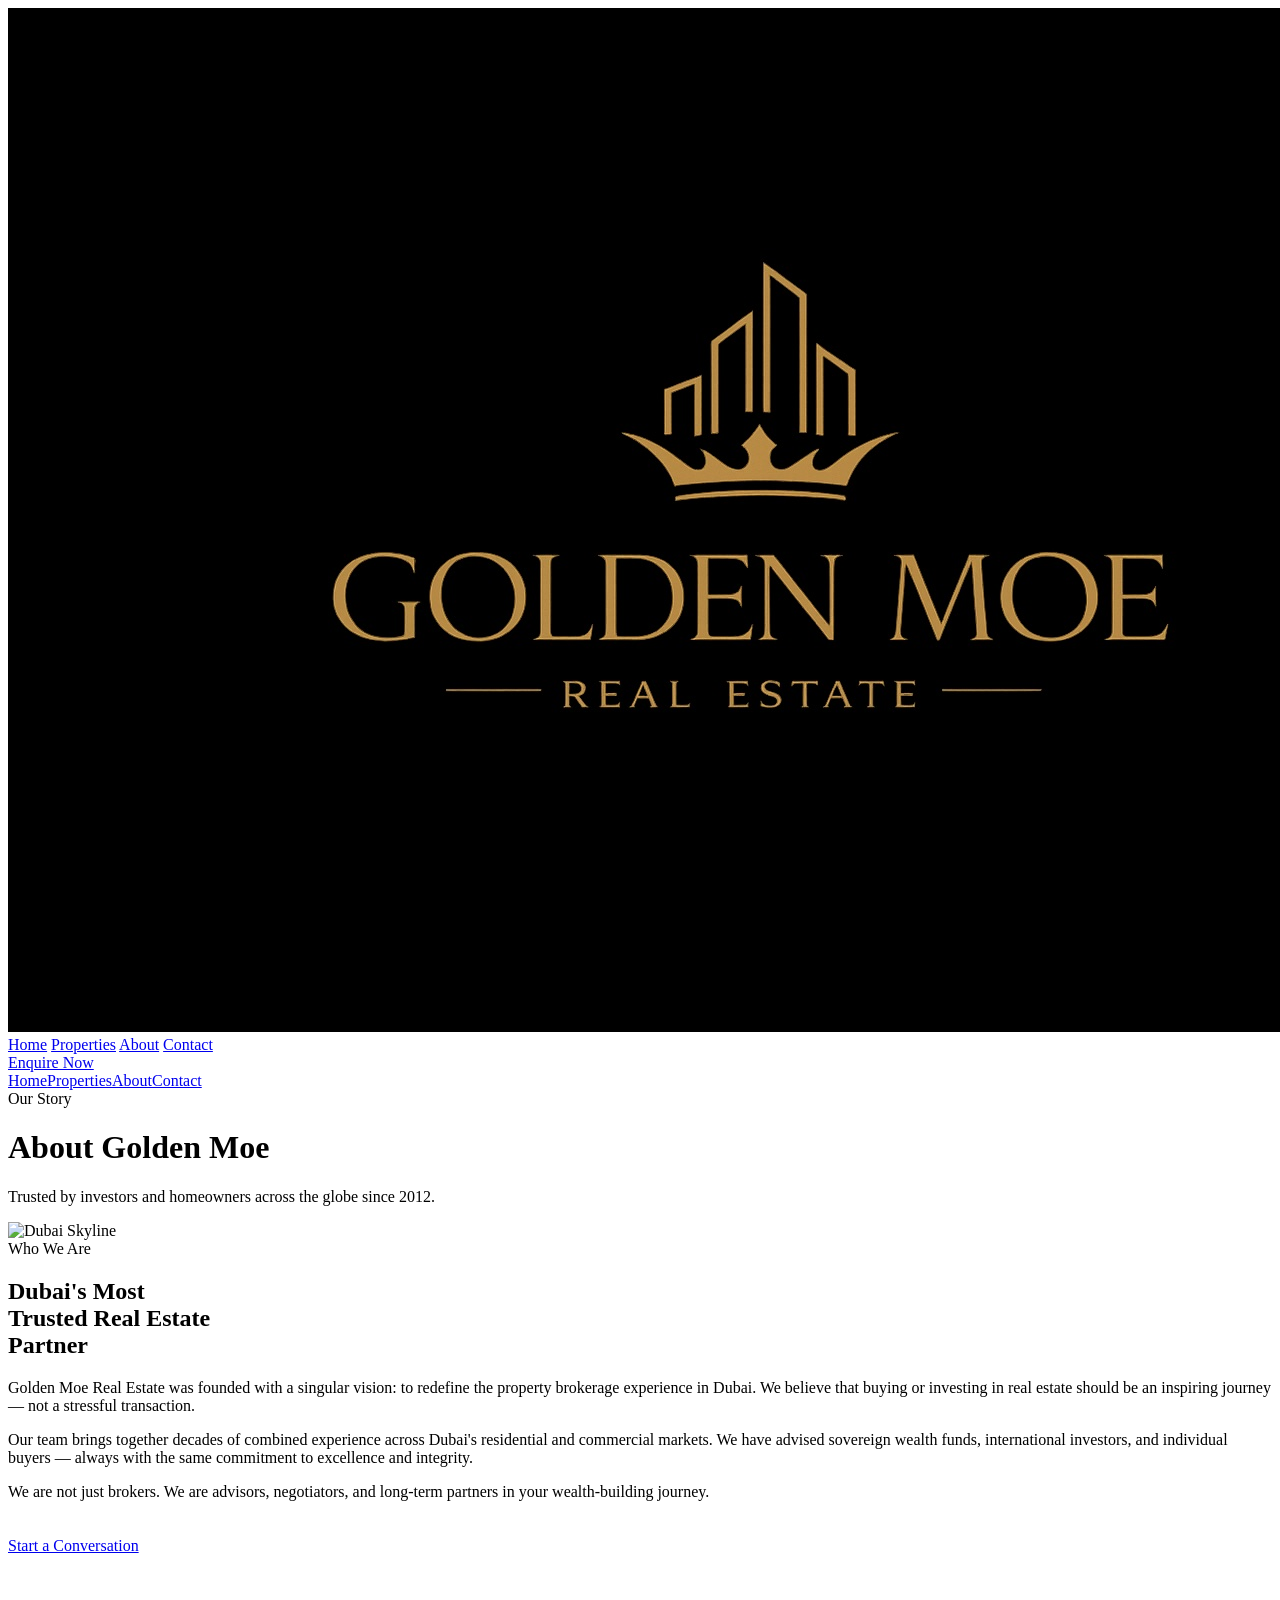
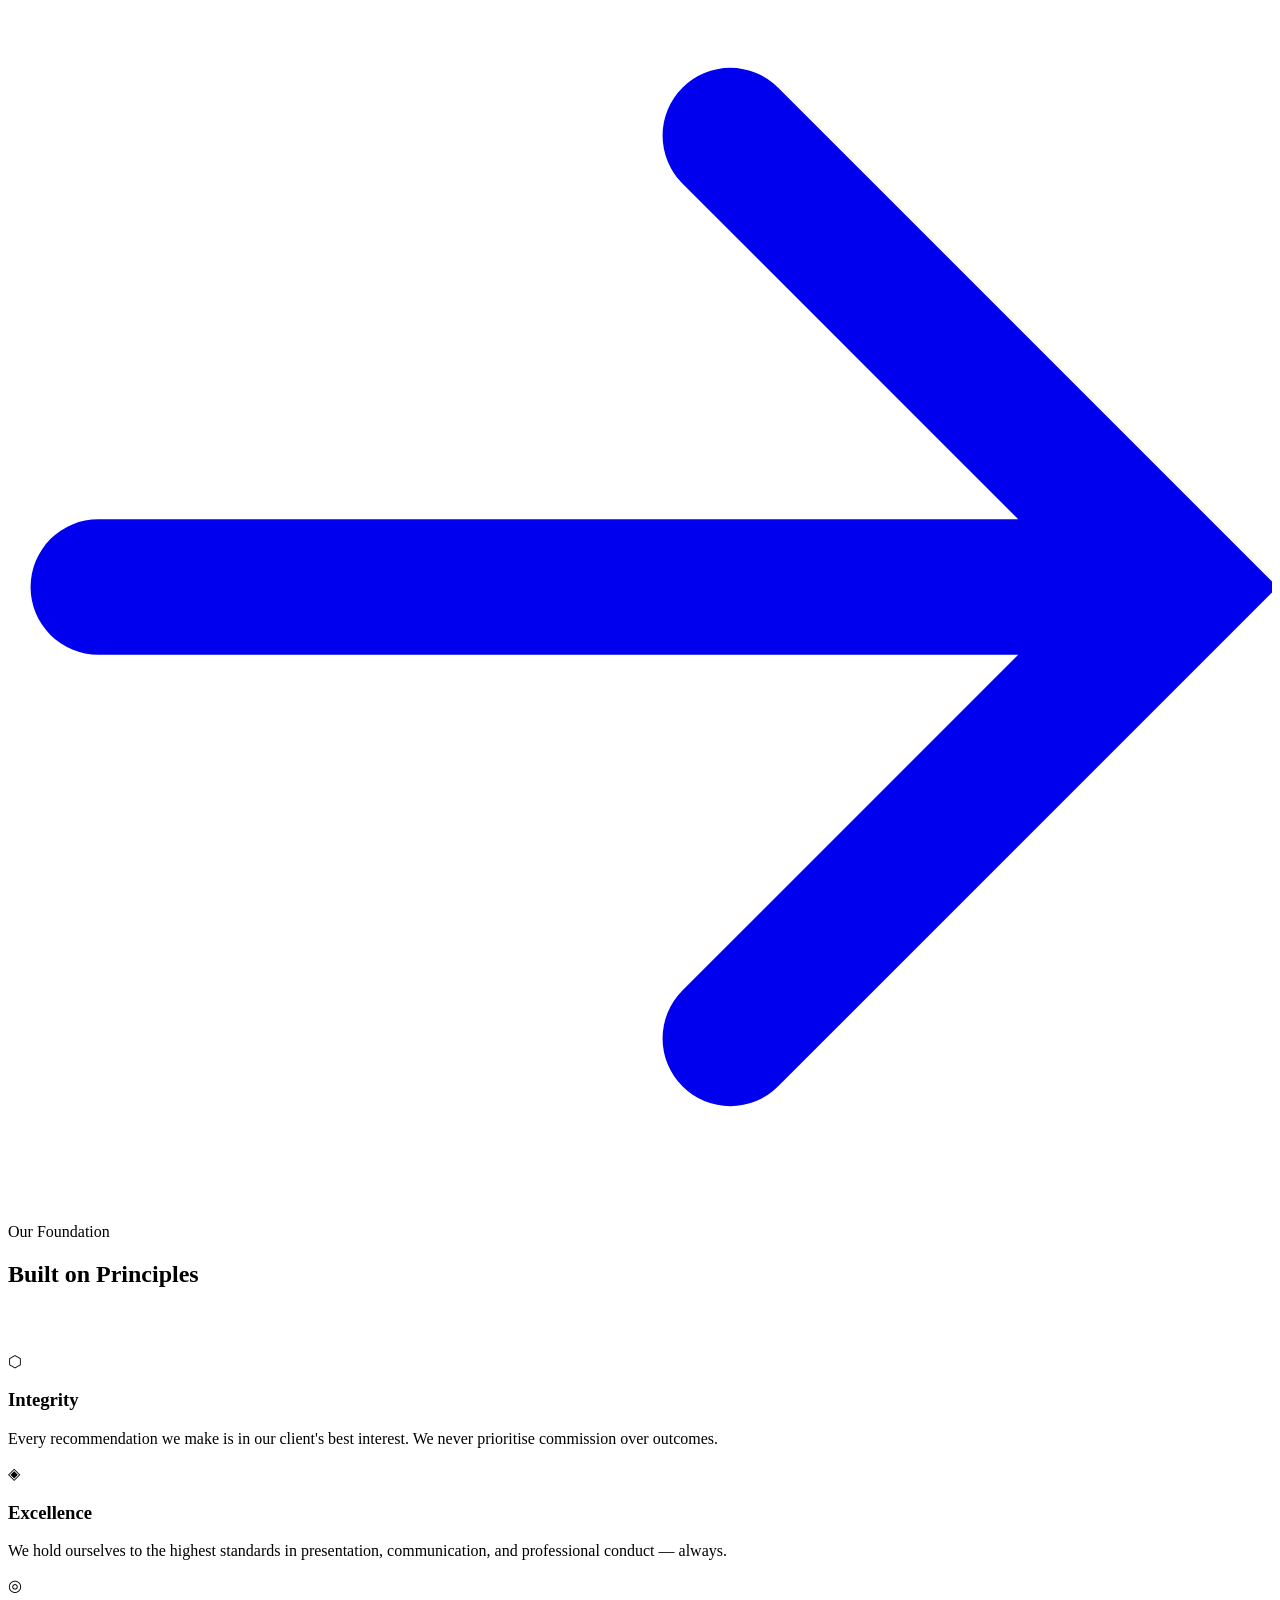
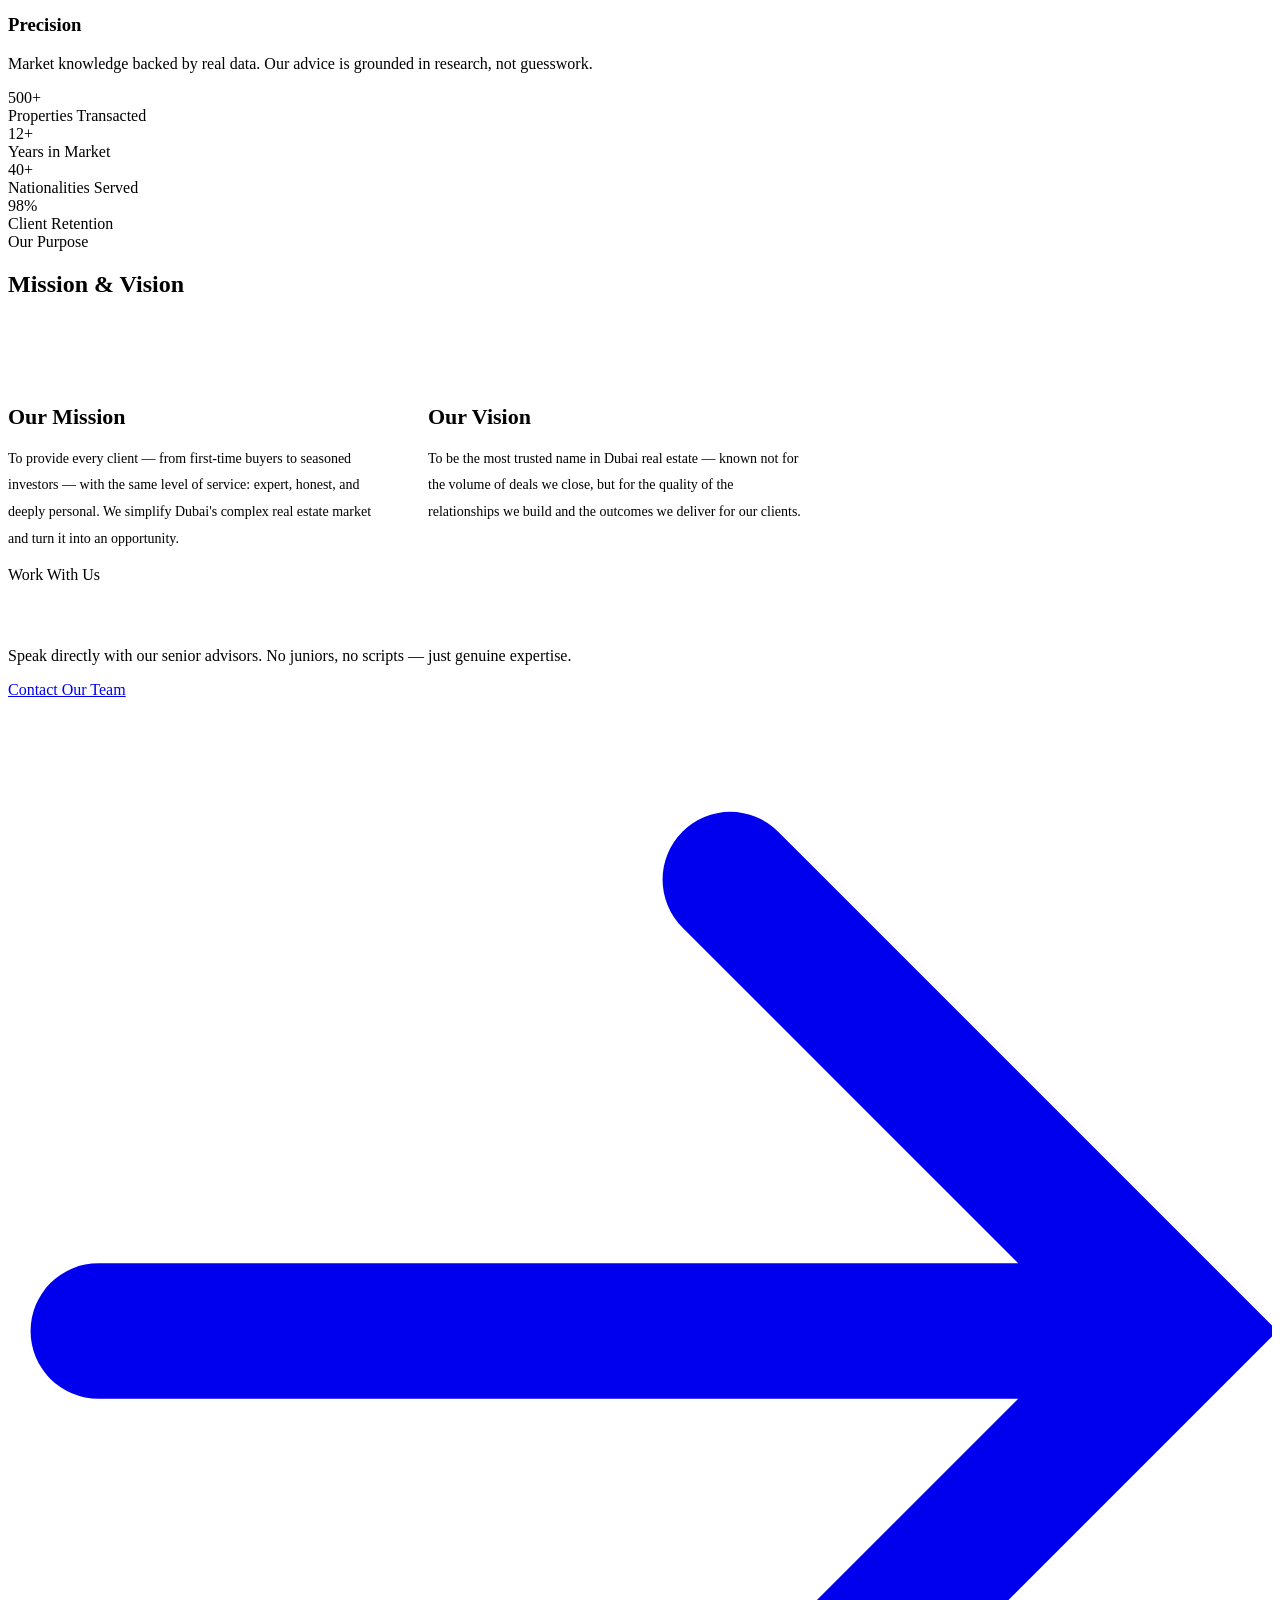
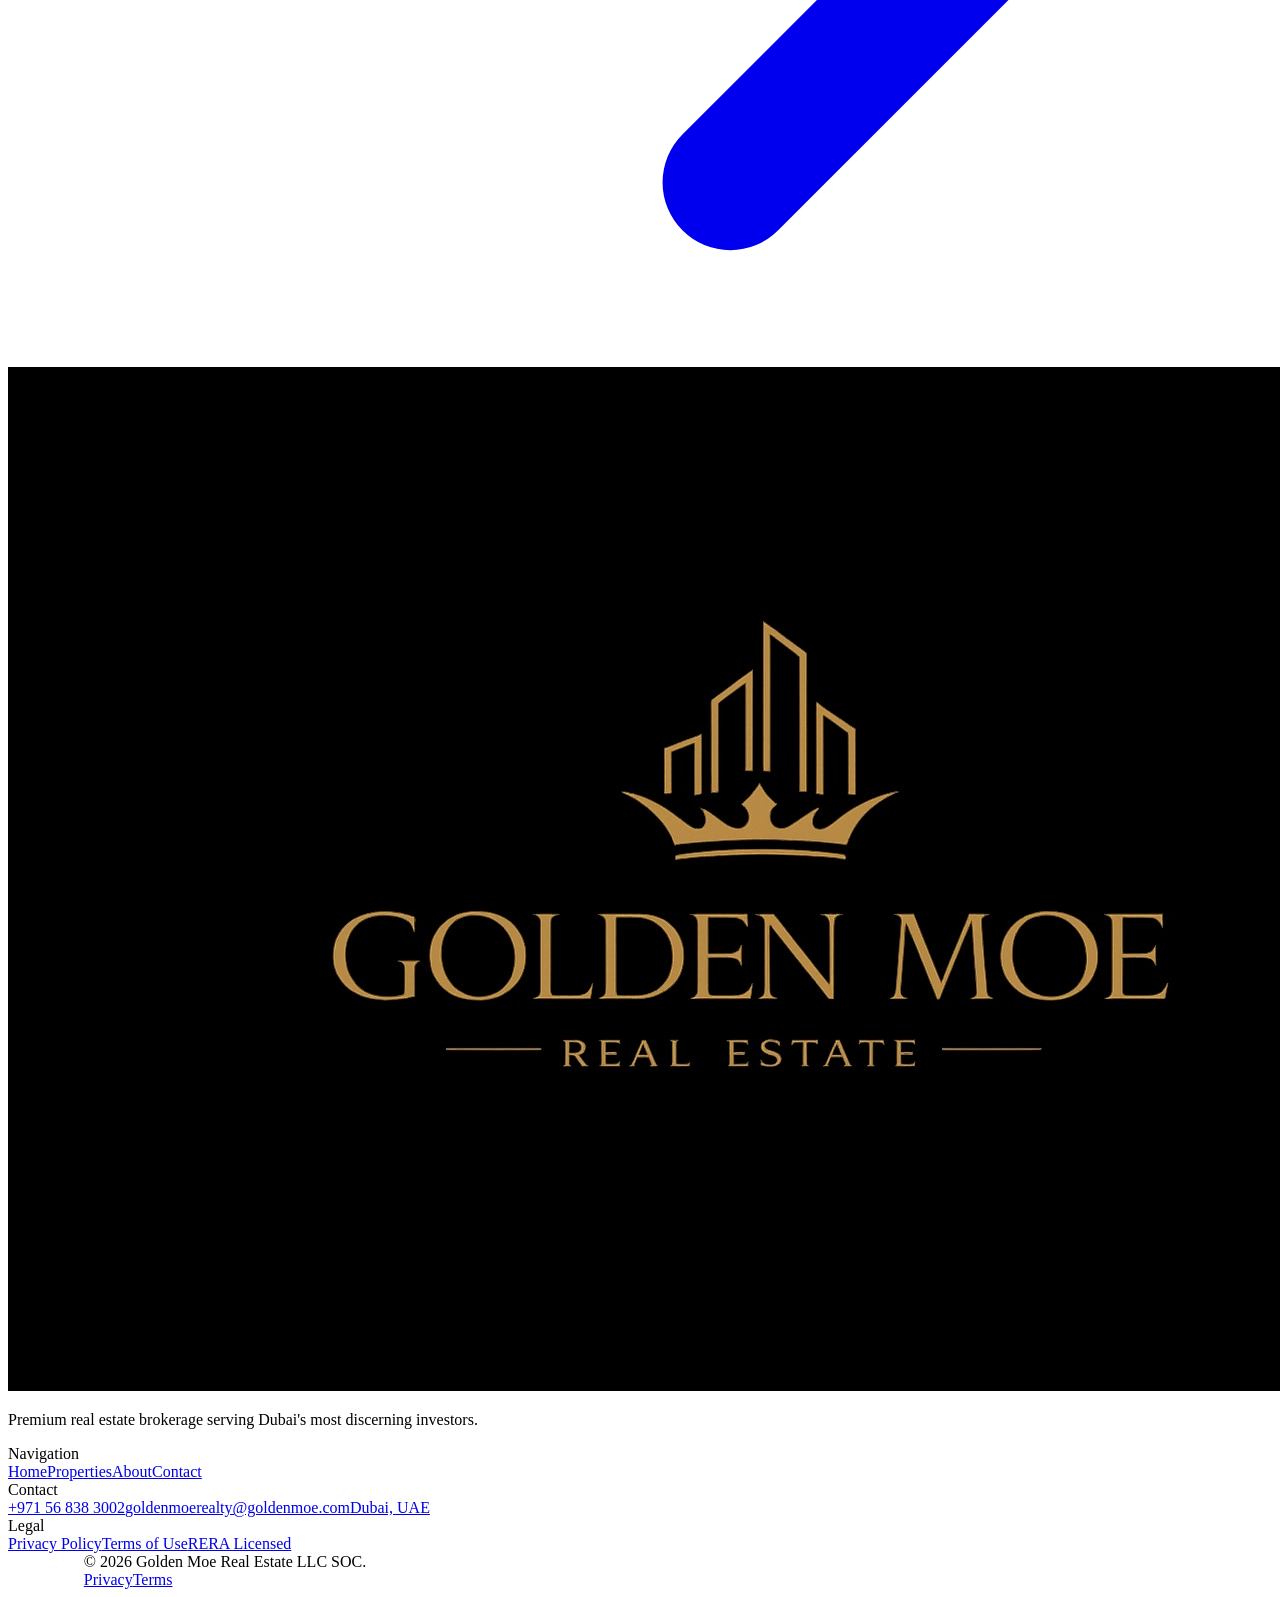
==== about.html @ a7bcef92 "Add files via upload" ====
<!DOCTYPE html>
<html lang="en">
<head>
<meta charset="UTF-8">
<meta name="viewport" content="width=device-width, initial-scale=1.0">
<title>About | Golden Moe Real Estate</title>
<link rel="stylesheet" href="assets/css/styles.css">
</head>
<body>

<nav class="nav" id="nav">
  <a href="index.html" class="nav-logo"><img src="[data-uri]" alt="Golden Moe Real Estate"></a>
  <div class="nav-menu">
    <a href="index.html">Home</a>
    <a href="properties.html">Properties</a>
    <a href="about.html" class="active">About</a>
    <a href="contact.html">Contact</a>
  </div>
  <a href="contact.html" class="nav-cta">Enquire Now</a>
  <div class="hamburger" id="hamburger"><span></span><span></span><span></span></div>
</nav>
<div class="mobile-menu" id="mobileMenu">
  <a href="index.html">Home</a><a href="properties.html">Properties</a><a href="about.html">About</a><a href="contact.html">Contact</a>
</div>

<div class="page-hero">
  <span class="eyebrow">Our Story</span>
  <div class="gold-line"></div>
  <h1>About Golden Moe</h1>
  <p>Trusted by investors and homeowners across the globe since 2012.</p>
</div>

<!-- BRAND STORY -->
<div class="about-split">
  <div class="about-img-wrap reveal">
    <img src="https://images.unsplash.com/photo-1512453979798-5ea266f8880c?w=800&q=80" alt="Dubai Skyline">
    <div class="about-img-accent"></div>
  </div>
  <div class="reveal reveal-delay-1">
    <span class="about-eyebrow">Who We Are</span>
    <h2 class="about-headline">Dubai's Most<br>Trusted Real Estate<br>Partner</h2>
    <div class="about-divider"></div>
    <p class="about-text">Golden Moe Real Estate was founded with a singular vision: to redefine the property brokerage experience in Dubai. We believe that buying or investing in real estate should be an inspiring journey — not a stressful transaction.</p>
    <p class="about-text">Our team brings together decades of combined experience across Dubai's residential and commercial markets. We have advised sovereign wealth funds, international investors, and individual buyers — always with the same commitment to excellence and integrity.</p>
    <p class="about-text">We are not just brokers. We are advisors, negotiators, and long-term partners in your wealth-building journey.</p>
    <div style="margin-top:36px">
      <a href="contact.html" class="btn btn--gold">Start a Conversation <svg viewBox="0 0 14 14" fill="none"><path d="M1 7h12M8 2l5 5-5 5" stroke="currentColor" stroke-width="1.5" stroke-linecap="round"/></svg></a>
    </div>
  </div>
</div>

<!-- VALUES -->
<section class="section section--cream">
  <div class="container">
    <div class="text-center reveal">
      <span class="eyebrow">Our Foundation</span>
      <div class="gold-line" style="margin-top:12px"></div>
      <h2 class="section-title">Built on Principles</h2>
    </div>
    <div class="about-values-grid" style="margin-top:64px">
      <div class="about-val reveal reveal-delay-1">
        <div class="about-val-icon">⬡</div>
        <h3 class="about-val-title">Integrity</h3>
        <p class="about-val-text">Every recommendation we make is in our client's best interest. We never prioritise commission over outcomes.</p>
      </div>
      <div class="about-val reveal reveal-delay-2">
        <div class="about-val-icon">◈</div>
        <h3 class="about-val-title">Excellence</h3>
        <p class="about-val-text">We hold ourselves to the highest standards in presentation, communication, and professional conduct — always.</p>
      </div>
      <div class="about-val reveal reveal-delay-3">
        <div class="about-val-icon">◎</div>
        <h3 class="about-val-title">Precision</h3>
        <p class="about-val-text">Market knowledge backed by real data. Our advice is grounded in research, not guesswork.</p>
      </div>
    </div>
  </div>
</section>

<!-- STATS -->
<div class="stats-strip">
  <div class="stats-inner">
    <div class="stat-block"><div class="stat-num" data-count="500" data-suffix="+">500+</div><div class="stat-label">Properties Transacted</div></div>
    <div class="stat-block"><div class="stat-num" data-count="12" data-suffix="+">12+</div><div class="stat-label">Years in Market</div></div>
    <div class="stat-block"><div class="stat-num" data-count="40" data-suffix="+">40+</div><div class="stat-label">Nationalities Served</div></div>
    <div class="stat-block"><div class="stat-num" data-count="98" data-suffix="%">98%</div><div class="stat-label">Client Retention</div></div>
  </div>
</div>

<!-- MISSION -->
<section class="section">
  <div class="container" style="max-width:800px">
    <div class="text-center reveal">
      <span class="eyebrow">Our Purpose</span>
      <div class="gold-line" style="margin-top:12px"></div>
      <h2 class="section-title">Mission & Vision</h2>
    </div>
    <div style="display:grid;grid-template-columns:1fr 1fr;gap:40px;margin-top:56px">
      <div class="reveal reveal-delay-1" style="border-top:2px solid var(--gold);padding-top:28px">
        <h3 style="font-family:'Playfair Display',serif;font-size:22px;margin-bottom:16px">Our Mission</h3>
        <p style="font-size:14px;line-height:1.9;color:var(--mid)">To provide every client — from first-time buyers to seasoned investors — with the same level of service: expert, honest, and deeply personal. We simplify Dubai's complex real estate market and turn it into an opportunity.</p>
      </div>
      <div class="reveal reveal-delay-2" style="border-top:2px solid var(--border);padding-top:28px">
        <h3 style="font-family:'Playfair Display',serif;font-size:22px;margin-bottom:16px">Our Vision</h3>
        <p style="font-size:14px;line-height:1.9;color:var(--mid)">To be the most trusted name in Dubai real estate — known not for the volume of deals we close, but for the quality of the relationships we build and the outcomes we deliver for our clients.</p>
      </div>
    </div>
  </div>
</section>

<!-- CTA -->
<section class="cta-banner reveal">
  <div class="cta-overlay"></div>
  <div class="cta-content">
    <span class="eyebrow">Work With Us</span>
    <div class="gold-line" style="margin:12px auto 0"></div>
    <h2 class="section-title" style="color:#fff;margin-top:16px">Let's Build Your Portfolio</h2>
    <p class="section-sub">Speak directly with our senior advisors. No juniors, no scripts — just genuine expertise.</p>
    <a href="contact.html" class="btn btn--gold">Contact Our Team <svg viewBox="0 0 14 14" fill="none"><path d="M1 7h12M8 2l5 5-5 5" stroke="currentColor" stroke-width="1.5" stroke-linecap="round"/></svg></a>
  </div>
</section>

<footer>
  <div class="footer-main">
    <div class="footer-brand"><img src="[data-uri]" alt="Golden Moe"><p>Premium real estate brokerage serving Dubai's most discerning investors.</p></div>
    <div><div class="footer-col-title">Navigation</div><div class="footer-links"><a href="index.html">Home</a><a href="properties.html">Properties</a><a href="about.html">About</a><a href="contact.html">Contact</a></div></div>
    <div><div class="footer-col-title">Contact</div><div class="footer-links"><a href="tel:+971568383002">+971 56 838 3002</a><a href="mailto:goldenmoerealty@goldenmoe.com">goldenmoerealty@goldenmoe.com</a><a href="#">Dubai, UAE</a></div></div>
    <div><div class="footer-col-title">Legal</div><div class="footer-links"><a href="#">Privacy Policy</a><a href="#">Terms of Use</a><a href="#">RERA Licensed</a></div></div>
  </div>
  <div style="max-width:1240px;margin:0 auto;padding:0 6%"><div class="footer-bottom"><div class="footer-copy">© 2026 Golden Moe Real Estate LLC SOC.</div><div class="footer-legal"><a href="#">Privacy</a><a href="#">Terms</a></div></div></div>
</footer>

<script src="assets/js/main.js"></script>
</body>
</html>
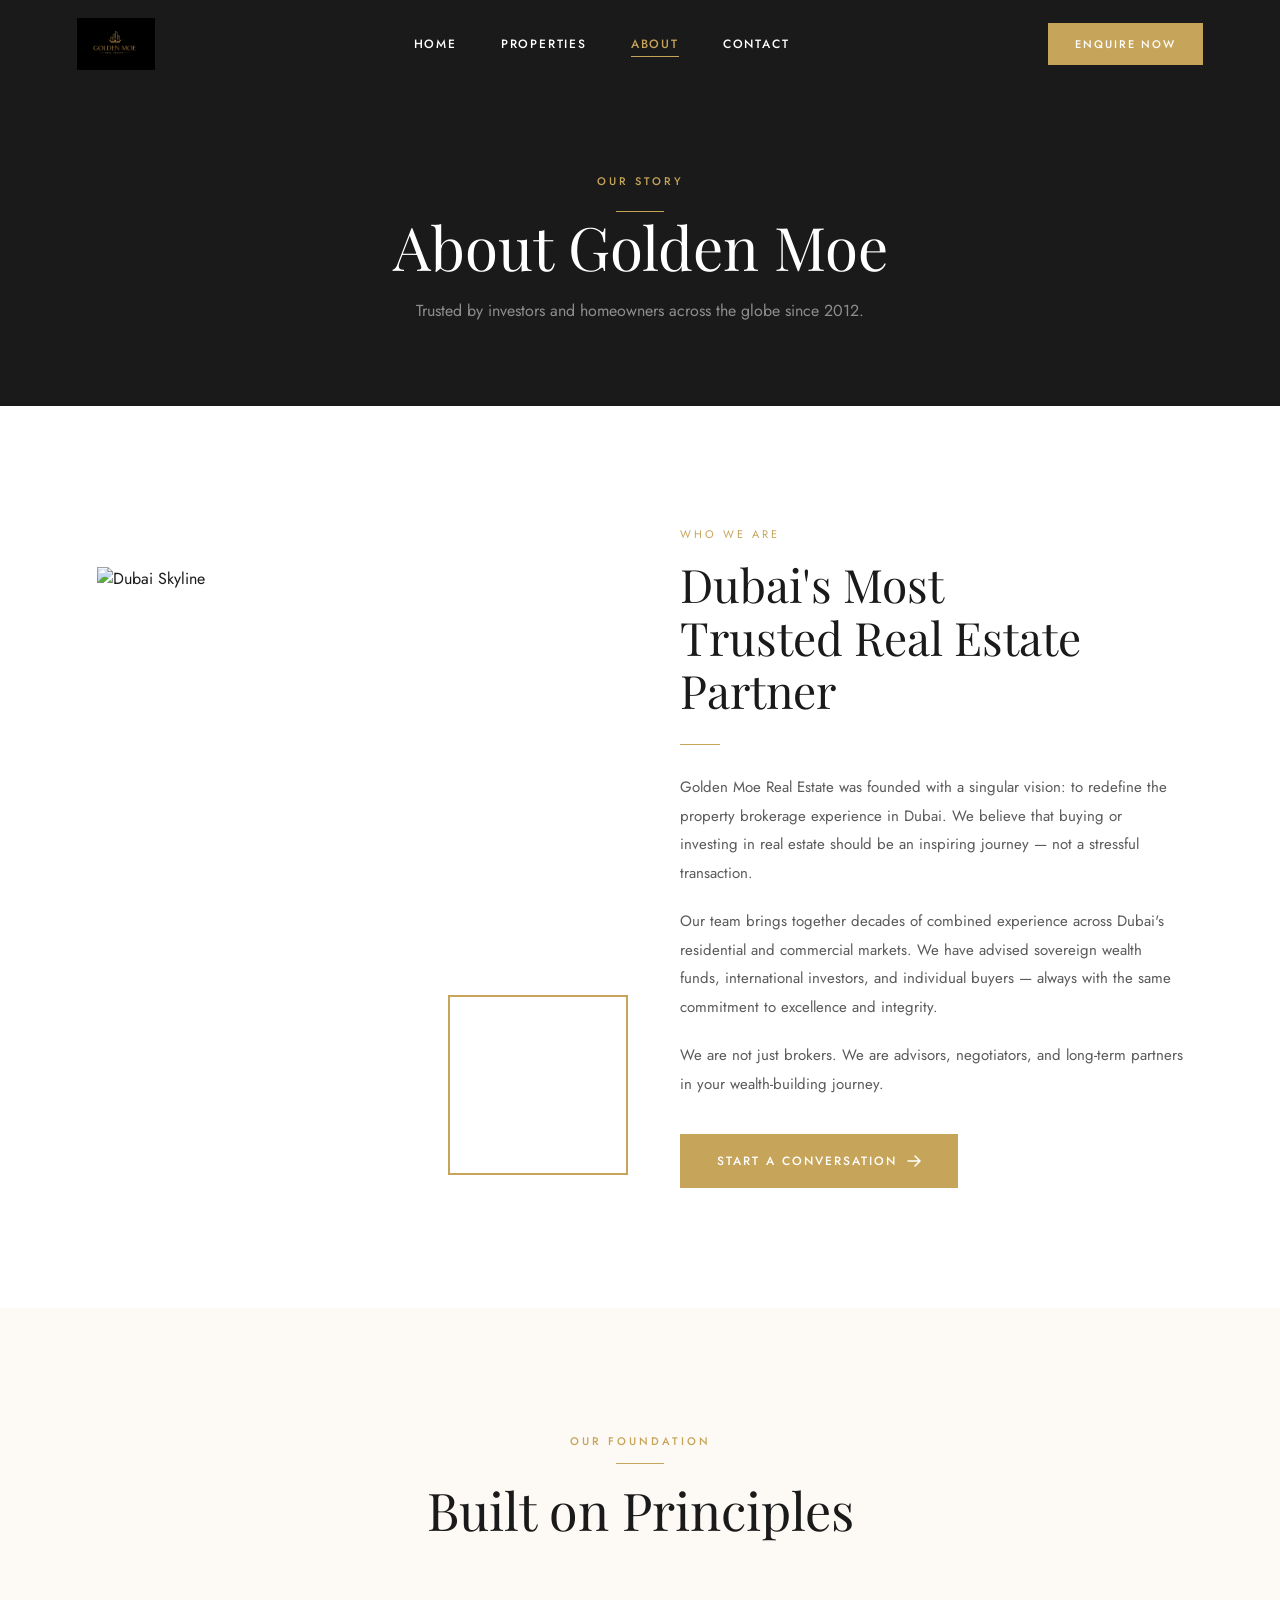
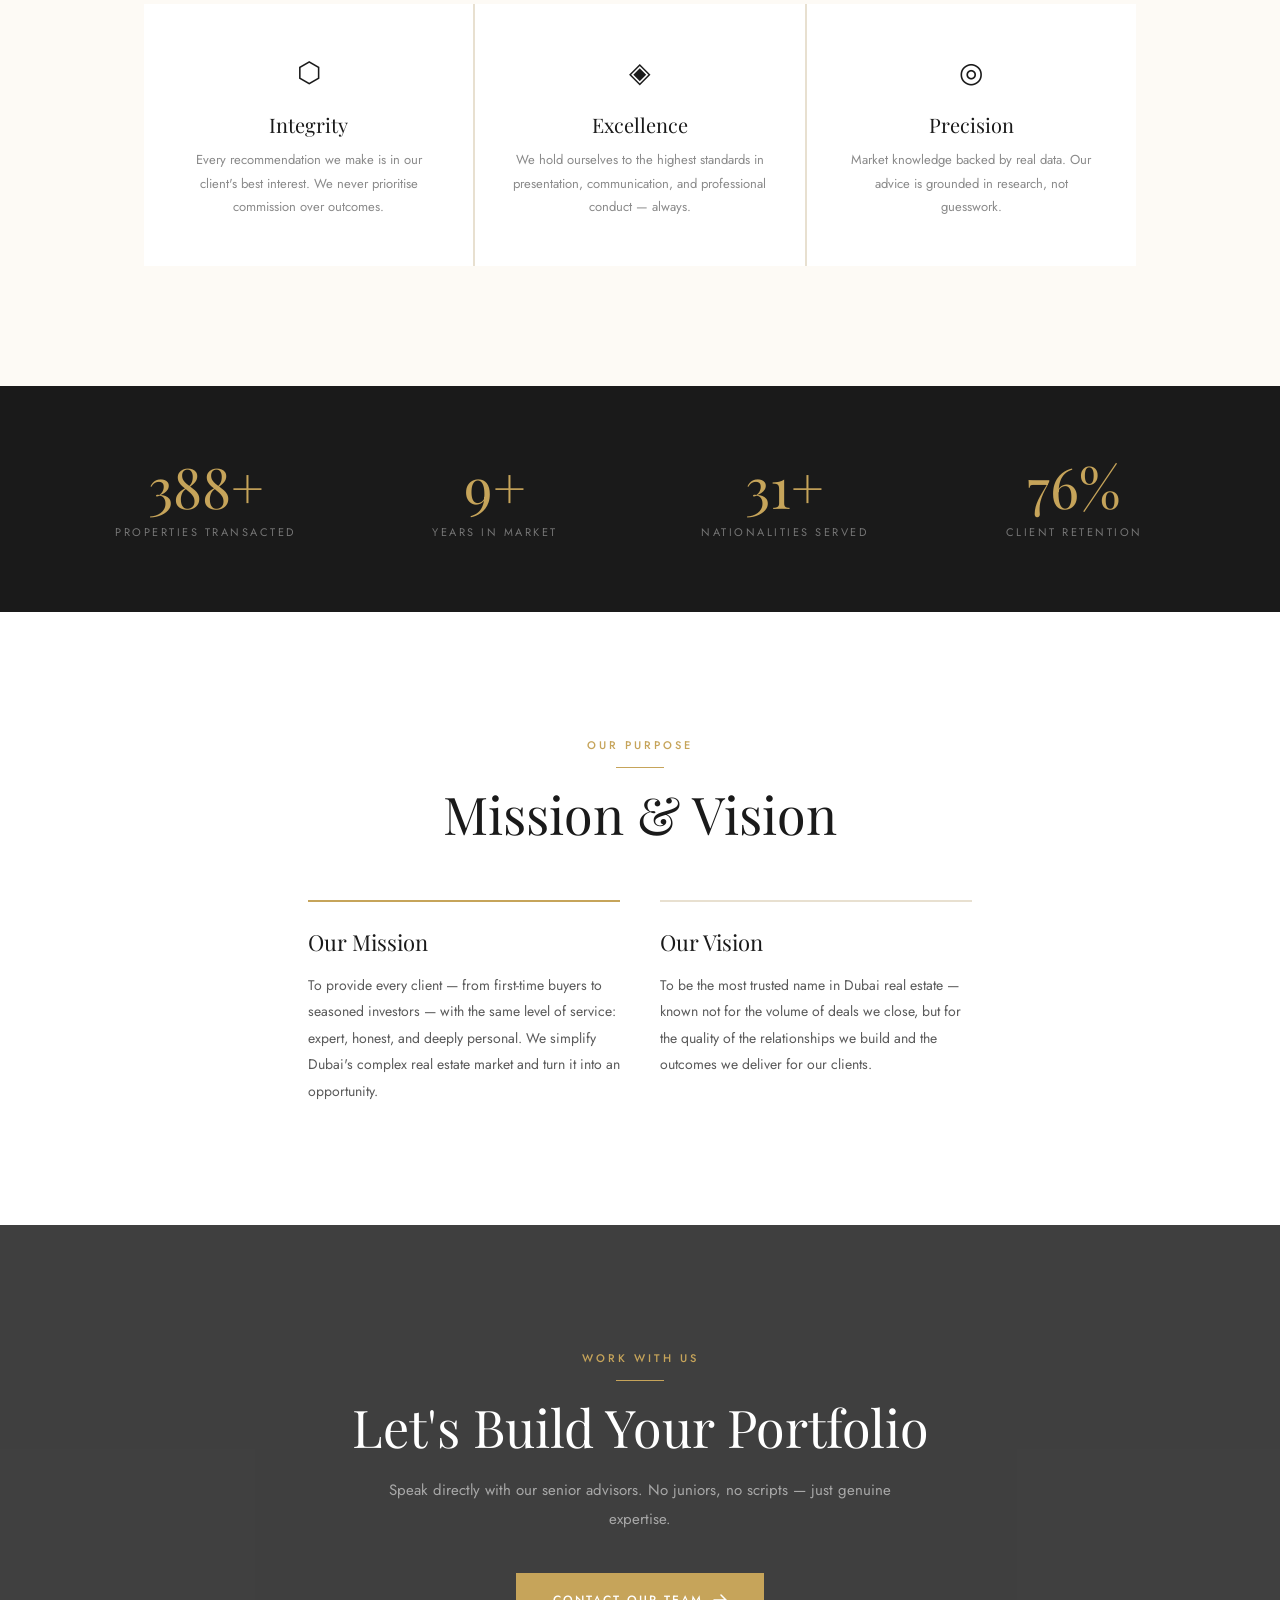
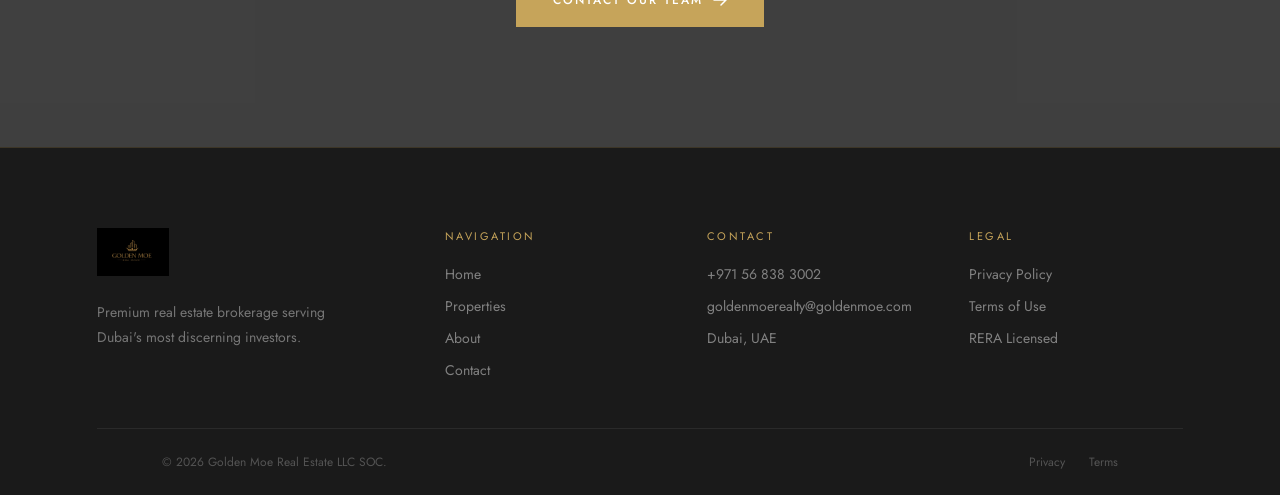
==== commit ab736ef0: "Add files via upload" ====
--- a/about.html
+++ b/about.html
@@ -4,7 +4,7 @@
 <meta charset="UTF-8">
 <meta name="viewport" content="width=device-width, initial-scale=1.0">
 <title>About | Golden Moe Real Estate</title>
-<link rel="stylesheet" href="assets/css/styles.css">
+<link rel="stylesheet" href="styles.css">
 </head>
 <body>
 
@@ -130,6 +130,6 @@
   <div style="max-width:1240px;margin:0 auto;padding:0 6%"><div class="footer-bottom"><div class="footer-copy">© 2026 Golden Moe Real Estate LLC SOC.</div><div class="footer-legal"><a href="#">Privacy</a><a href="#">Terms</a></div></div></div>
 </footer>
 
-<script src="assets/js/main.js"></script>
+<script src="main.js"></script>
 </body>
 </html>
--- a/styles.css
+++ b/styles.css
@@ -0,0 +1,523 @@
+/* ============================================================
+   GOLDEN MOE REAL ESTATE — Design System
+   Luxury Dubai Aesthetic · Ultra Minimal
+   ============================================================ */
+
+@import url('https://fonts.googleapis.com/css2?family=Playfair+Display:ital,wght@0,400;0,500;0,600;1,400;1,500&family=Jost:wght@300;400;500;600&display=swap');
+
+/* ─── RESET ─────────────────────────────────────────────── */
+*, *::before, *::after { box-sizing: border-box; margin: 0; padding: 0; }
+html { scroll-behavior: smooth; font-size: 16px; }
+body { font-family: 'Jost', sans-serif; background: #fff; color: #1A1A1A; overflow-x: hidden; -webkit-font-smoothing: antialiased; }
+img { max-width: 100%; height: auto; display: block; }
+a { text-decoration: none; color: inherit; }
+ul { list-style: none; }
+button { cursor: pointer; font-family: 'Jost', sans-serif; border: none; background: none; }
+
+/* ─── TOKENS ─────────────────────────────────────────────── */
+:root {
+  --gold:        #C6A45A;
+  --gold-light:  #D9BB7A;
+  --gold-pale:   #F5EDD8;
+  --dark:        #1A1A1A;
+  --charcoal:    #2E2E2E;
+  --mid:         #5A5A5A;
+  --muted:       #8A8A8A;
+  --border:      #E8E0D0;
+  --cream:       #FDFAF5;
+  --white:       #FFFFFF;
+  --nav-h:       88px;
+  --max-w:       1240px;
+  --section-pad: 120px 6%;
+}
+
+/* ─── TYPOGRAPHY ─────────────────────────────────────────── */
+h1, h2, h3, h4 { font-family: 'Playfair Display', serif; font-weight: 400; line-height: 1.15; color: var(--dark); }
+p { line-height: 1.8; color: var(--mid); }
+
+/* ─── LAYOUT HELPERS ─────────────────────────────────────── */
+.container { max-width: var(--max-w); margin: 0 auto; padding: 0 6%; }
+.section { padding: var(--section-pad); }
+.section--cream { background: var(--cream); }
+.section--dark { background: var(--dark); }
+
+/* Divider */
+.gold-line { display: block; width: 48px; height: 1px; background: var(--gold); margin: 0 auto 16px; }
+.gold-line--left { margin-left: 0; }
+.eyebrow { font-size: 11px; letter-spacing: 3px; text-transform: uppercase; color: var(--gold); font-weight: 500; }
+.section-title { font-size: clamp(32px, 4.5vw, 52px); margin: 12px 0 20px; }
+.section-sub { font-size: 15px; color: var(--muted); max-width: 560px; line-height: 1.9; }
+.section-sub--center { margin: 0 auto; text-align: center; }
+.text-center { text-align: center; }
+
+/* ─── BUTTONS ─────────────────────────────────────────────── */
+.btn {
+  display: inline-flex; align-items: center; gap: 10px;
+  font-family: 'Jost', sans-serif; font-size: 12px;
+  letter-spacing: 2px; text-transform: uppercase; font-weight: 500;
+  padding: 17px 36px; transition: all 0.3s ease;
+}
+.btn--gold {
+  background: var(--gold); color: var(--white);
+  border: 1px solid var(--gold);
+}
+.btn--gold:hover { background: var(--gold-light); border-color: var(--gold-light); transform: translateY(-2px); }
+.btn--outline {
+  background: transparent; color: var(--white);
+  border: 1px solid rgba(255,255,255,0.55);
+}
+.btn--outline:hover { border-color: var(--gold); color: var(--gold); }
+.btn--outline-dark {
+  background: transparent; color: var(--dark);
+  border: 1px solid var(--dark);
+}
+.btn--outline-dark:hover { background: var(--dark); color: var(--white); }
+.btn svg { width: 14px; height: 14px; transition: transform 0.3s; }
+.btn:hover svg { transform: translateX(4px); }
+
+/* ─── NAVIGATION ─────────────────────────────────────────── */
+.nav {
+  position: fixed; top: 0; left: 0; right: 0; z-index: 1000;
+  height: var(--nav-h);
+  display: flex; align-items: center; justify-content: space-between;
+  padding: 0 6%;
+  transition: background 0.4s, box-shadow 0.4s;
+}
+.nav.scrolled {
+  background: rgba(255,255,255,0.97);
+  box-shadow: 0 1px 0 var(--border);
+}
+.nav.nav--dark { background: transparent; }
+.nav.nav--dark.scrolled { background: rgba(26,26,26,0.97); }
+.nav-logo img { height: 52px; width: auto; object-fit: contain; }
+.nav-menu { display: flex; align-items: center; gap: 44px; }
+.nav-menu a {
+  font-size: 12px; letter-spacing: 1.8px; text-transform: uppercase;
+  font-weight: 500; color: var(--white); position: relative;
+  transition: color 0.2s;
+}
+.nav-menu a::after {
+  content: ''; position: absolute; bottom: -4px; left: 0; right: 100%;
+  height: 1px; background: var(--gold); transition: right 0.3s;
+}
+.nav-menu a:hover::after, .nav-menu a.active::after { right: 0; }
+.nav-menu a:hover, .nav-menu a.active { color: var(--gold); }
+.nav.scrolled .nav-menu a { color: var(--dark); }
+.nav.scrolled .nav-menu a:hover, .nav.scrolled .nav-menu a.active { color: var(--gold); }
+.nav.nav--dark.scrolled .nav-menu a { color: var(--white); }
+.nav-cta {
+  font-size: 11px; letter-spacing: 2px; text-transform: uppercase;
+  font-weight: 500; padding: 12px 26px;
+  background: var(--gold); color: var(--white);
+  border: 1px solid var(--gold); transition: all 0.3s;
+}
+.nav-cta:hover { background: transparent; color: var(--gold); }
+.nav.scrolled .nav-cta:hover { color: var(--gold); }
+
+/* Hamburger */
+.hamburger {
+  display: none; flex-direction: column; gap: 5px;
+  width: 28px; cursor: pointer; z-index: 1001;
+}
+.hamburger span {
+  display: block; height: 1.5px; background: var(--white);
+  transition: all 0.3s;
+}
+.nav.scrolled .hamburger span { background: var(--dark); }
+.nav.nav--dark.scrolled .hamburger span { background: var(--white); }
+.hamburger.open span:nth-child(1) { transform: translateY(6.5px) rotate(45deg); }
+.hamburger.open span:nth-child(2) { opacity: 0; }
+.hamburger.open span:nth-child(3) { transform: translateY(-6.5px) rotate(-45deg); }
+
+/* Mobile menu */
+.mobile-menu {
+  display: none; position: fixed; inset: 0; z-index: 999;
+  background: var(--dark); flex-direction: column;
+  align-items: center; justify-content: center; gap: 40px;
+}
+.mobile-menu.open { display: flex; }
+.mobile-menu a {
+  font-family: 'Playfair Display', serif; font-size: 32px;
+  color: rgba(255,255,255,0.8); letter-spacing: 1px;
+  transition: color 0.2s;
+}
+.mobile-menu a:hover { color: var(--gold); }
+
+/* ─── HERO ─────────────────────────────────────────────────── */
+.hero {
+  position: relative; height: 100vh; min-height: 640px;
+  display: flex; align-items: center;
+  overflow: hidden;
+}
+.hero-bg {
+  position: absolute; inset: 0;
+  background: url('https://images.unsplash.com/photo-1512453979798-5ea266f8880c?w=1920&q=85') center/cover no-repeat;
+}
+.hero-overlay {
+  position: absolute; inset: 0;
+  background: linear-gradient(105deg, rgba(10,10,10,0.82) 0%, rgba(10,10,10,0.55) 55%, rgba(10,10,10,0.25) 100%);
+}
+.hero-content {
+  position: relative; z-index: 1;
+  padding: 0 6%; max-width: var(--max-w); margin: 0 auto; width: 100%;
+}
+.hero-eyebrow {
+  display: inline-flex; align-items: center; gap: 14px;
+  font-size: 11px; letter-spacing: 3px; text-transform: uppercase;
+  color: var(--gold); margin-bottom: 28px;
+  opacity: 0; animation: fadeUp 0.8s 0.3s forwards;
+}
+.hero-eyebrow::before { content: ''; display: block; width: 32px; height: 1px; background: var(--gold); }
+.hero h1 {
+  font-size: clamp(42px, 6.5vw, 78px); color: var(--white);
+  font-weight: 400; line-height: 1.08;
+  max-width: 740px; margin-bottom: 24px;
+  opacity: 0; animation: fadeUp 0.8s 0.5s forwards;
+}
+.hero h1 em { font-style: italic; color: var(--gold-light); }
+.hero-sub {
+  font-size: 15px; color: rgba(255,255,255,0.65);
+  max-width: 460px; line-height: 1.8; font-weight: 300;
+  margin-bottom: 44px;
+  opacity: 0; animation: fadeUp 0.8s 0.7s forwards;
+}
+.hero-actions {
+  display: flex; align-items: center; gap: 20px; flex-wrap: wrap;
+  opacity: 0; animation: fadeUp 0.8s 0.9s forwards;
+}
+.hero-scroll {
+  position: absolute; bottom: 48px; left: 50%; transform: translateX(-50%);
+  display: flex; flex-direction: column; align-items: center; gap: 8px;
+  font-size: 10px; letter-spacing: 2px; text-transform: uppercase;
+  color: rgba(255,255,255,0.4);
+  animation: fadeIn 1s 1.4s both;
+}
+.hero-scroll-line {
+  width: 1px; height: 48px; background: linear-gradient(to bottom, rgba(198,164,90,0.8), transparent);
+  animation: scrollLine 2s 1.4s infinite;
+}
+@keyframes scrollLine { 0%,100%{transform:scaleY(1);opacity:1} 50%{transform:scaleY(0.5);opacity:0.4} }
+
+/* ─── FEATURED PROPERTIES ────────────────────────────────── */
+.properties-grid {
+  display: grid; grid-template-columns: repeat(3, 1fr); gap: 2px;
+  margin-top: 64px;
+}
+.prop-card {
+  position: relative; overflow: hidden; cursor: pointer;
+  display: block;
+}
+.prop-card-img {
+  position: relative; height: 340px; overflow: hidden;
+}
+.prop-card-img img {
+  width: 100%; height: 100%; object-fit: cover;
+  transition: transform 0.7s cubic-bezier(0.25, 0.46, 0.45, 0.94);
+}
+.prop-card:hover .prop-card-img img { transform: scale(1.06); }
+.prop-badge {
+  position: absolute; top: 20px; left: 20px;
+  background: var(--gold); color: var(--white);
+  font-size: 10px; letter-spacing: 2px; text-transform: uppercase;
+  padding: 7px 16px; font-weight: 500;
+}
+.prop-price {
+  position: absolute; bottom: 0; right: 0;
+  background: var(--dark); color: var(--white);
+  font-family: 'Playfair Display', serif; font-size: 18px;
+  padding: 12px 20px;
+}
+.prop-card-body {
+  background: var(--white); padding: 28px 28px 32px;
+  border: 1px solid var(--border); border-top: none;
+  transition: border-color 0.3s;
+}
+.prop-card:hover .prop-card-body { border-color: var(--gold); }
+.prop-type {
+  font-size: 10px; letter-spacing: 2.5px; text-transform: uppercase;
+  color: var(--gold); margin-bottom: 8px;
+}
+.prop-name {
+  font-family: 'Playfair Display', serif;
+  font-size: 20px; color: var(--dark); margin-bottom: 8px;
+}
+.prop-location {
+  font-size: 13px; color: var(--muted);
+  display: flex; align-items: center; gap: 6px; margin-bottom: 20px;
+}
+.prop-location svg { width: 12px; height: 12px; flex-shrink: 0; color: var(--gold); }
+.prop-specs {
+  display: flex; gap: 20px; padding-top: 20px;
+  border-top: 1px solid var(--border);
+}
+.spec { font-size: 12px; color: var(--muted); display: flex; align-items: center; gap: 5px; }
+.spec svg { width: 13px; height: 13px; color: var(--gold); }
+.prop-link {
+  display: inline-flex; align-items: center; gap: 8px; margin-top: 20px;
+  font-size: 11px; letter-spacing: 2px; text-transform: uppercase;
+  color: var(--dark); font-weight: 500; transition: color 0.2s;
+}
+.prop-link svg { width: 12px; height: 12px; transition: transform 0.3s; }
+.prop-card:hover .prop-link { color: var(--gold); }
+.prop-card:hover .prop-link svg { transform: translateX(4px); }
+
+/* ─── WHY CHOOSE US ─────────────────────────────────────── */
+.why-grid {
+  display: grid; grid-template-columns: repeat(3, 1fr); gap: 1px;
+  margin-top: 64px; background: var(--border);
+}
+.why-card {
+  background: var(--white); padding: 52px 44px;
+  transition: background 0.3s;
+  cursor: default;
+}
+.why-card:hover { background: var(--dark); }
+.why-num {
+  font-family: 'Playfair Display', serif; font-size: 52px;
+  color: var(--gold-pale); line-height: 1; margin-bottom: 24px;
+  transition: color 0.3s;
+}
+.why-card:hover .why-num { color: rgba(198,164,90,0.25); }
+.why-title {
+  font-family: 'Playfair Display', serif; font-size: 22px;
+  color: var(--dark); margin-bottom: 14px; transition: color 0.3s;
+}
+.why-card:hover .why-title { color: var(--white); }
+.why-text { font-size: 14px; line-height: 1.85; transition: color 0.3s; }
+.why-card:hover .why-text { color: rgba(255,255,255,0.55); }
+
+/* ─── STATS ─────────────────────────────────────────────── */
+.stats-strip {
+  background: var(--dark); padding: 72px 6%;
+}
+.stats-inner {
+  max-width: var(--max-w); margin: 0 auto;
+  display: grid; grid-template-columns: repeat(4, 1fr); gap: 32px;
+  text-align: center;
+}
+.stat-block {}
+.stat-num {
+  font-family: 'Playfair Display', serif;
+  font-size: clamp(36px, 5vw, 56px); font-weight: 400;
+  color: var(--gold); line-height: 1; margin-bottom: 10px;
+}
+.stat-label {
+  font-size: 11px; letter-spacing: 2.5px; text-transform: uppercase;
+  color: rgba(255,255,255,0.4);
+}
+
+/* ─── CTA BANNER ────────────────────────────────────────── */
+.cta-banner {
+  position: relative; padding: 120px 6%; text-align: center;
+  background: url('https://images.unsplash.com/photo-1601598851547-4302969d0614?w=1800&q=80') center/cover no-repeat;
+}
+.cta-overlay {
+  position: absolute; inset: 0;
+  background: rgba(10,10,10,0.78);
+}
+.cta-content { position: relative; z-index: 1; max-width: 640px; margin: 0 auto; }
+.cta-content .section-title { color: var(--white); }
+.cta-content .section-sub { color: rgba(255,255,255,0.55); margin: 0 auto 40px; text-align: center; }
+
+/* ─── PROPERTIES PAGE ────────────────────────────────────── */
+.page-hero {
+  padding: calc(var(--nav-h) + 80px) 6% 80px;
+  background: var(--dark); text-align: center;
+}
+.page-hero h1 { color: var(--white); font-size: clamp(36px, 5vw, 60px); }
+.page-hero p { color: rgba(255,255,255,0.5); margin: 16px auto 0; max-width: 480px; }
+.page-hero .gold-line { background: var(--gold); margin: 20px auto 0; }
+
+.filter-bar {
+  display: flex; align-items: center; justify-content: center;
+  gap: 4px; flex-wrap: wrap; padding: 48px 6% 0;
+}
+.filter-btn {
+  padding: 10px 22px; font-size: 11px; letter-spacing: 1.5px;
+  text-transform: uppercase; font-weight: 500;
+  border: 1px solid var(--border); color: var(--muted);
+  background: transparent; cursor: pointer; transition: all 0.2s;
+}
+.filter-btn:hover, .filter-btn.active { background: var(--dark); color: var(--white); border-color: var(--dark); }
+
+.props-grid {
+  display: grid; grid-template-columns: repeat(3, 1fr); gap: 28px;
+  padding: 48px 6% 120px; max-width: var(--max-w); margin: 0 auto;
+}
+
+/* ─── PROPERTY DETAIL PAGE ───────────────────────────────── */
+.detail-hero {
+  position: relative; height: 70vh; min-height: 480px; overflow: hidden;
+}
+.detail-hero img { width: 100%; height: 100%; object-fit: cover; }
+.detail-hero-overlay {
+  position: absolute; inset: 0;
+  background: linear-gradient(to top, rgba(10,10,10,0.8) 0%, transparent 55%);
+}
+.detail-hero-content {
+  position: absolute; bottom: 48px; left: 6%; right: 6%;
+}
+.detail-hero-content .prop-badge { position: static; display: inline-block; margin-bottom: 16px; }
+.detail-hero-content h1 { font-size: clamp(28px, 4vw, 50px); color: var(--white); margin-bottom: 10px; }
+.detail-price { font-family: 'Playfair Display', serif; font-size: 28px; color: var(--gold); }
+
+.detail-body { max-width: var(--max-w); margin: 0 auto; padding: 80px 6%; display: grid; grid-template-columns: 1fr 360px; gap: 64px; }
+.detail-desc-title { font-family: 'Playfair Display', serif; font-size: 28px; margin-bottom: 20px; }
+.detail-desc p { margin-bottom: 16px; font-size: 15px; }
+.detail-features { margin-top: 40px; }
+.detail-features-title { font-size: 11px; letter-spacing: 2.5px; text-transform: uppercase; color: var(--gold); margin-bottom: 20px; }
+.features-list { display: grid; grid-template-columns: 1fr 1fr; gap: 12px; }
+.feature-item { display: flex; align-items: center; gap: 10px; font-size: 14px; color: var(--mid); }
+.feature-item::before { content: ''; display: block; width: 4px; height: 4px; background: var(--gold); border-radius: 50%; flex-shrink: 0; }
+
+.detail-sidebar { position: sticky; top: calc(var(--nav-h) + 32px); height: fit-content; }
+.detail-specs-card {
+  background: var(--cream); border: 1px solid var(--border);
+  padding: 36px 32px; margin-bottom: 20px;
+}
+.detail-spec-row {
+  display: flex; justify-content: space-between; align-items: center;
+  padding: 14px 0; border-bottom: 1px solid var(--border);
+  font-size: 14px;
+}
+.detail-spec-row:last-child { border-bottom: none; }
+.detail-spec-label { color: var(--muted); }
+.detail-spec-value { color: var(--dark); font-weight: 500; }
+.detail-cta-card { background: var(--dark); padding: 36px 32px; text-align: center; }
+.detail-cta-card h3 { font-family: 'Playfair Display', serif; color: var(--white); font-size: 22px; margin-bottom: 8px; }
+.detail-cta-card p { color: rgba(255,255,255,0.5); font-size: 13px; margin-bottom: 28px; }
+.detail-cta-card .btn { width: 100%; justify-content: center; }
+.detail-cta-card .btn + .btn { margin-top: 10px; border-color: rgba(255,255,255,0.2); color: rgba(255,255,255,0.6); }
+.detail-cta-card .btn + .btn:hover { border-color: var(--gold); color: var(--gold); }
+
+/* ─── ABOUT PAGE ─────────────────────────────────────────── */
+.about-split {
+  display: grid; grid-template-columns: 1fr 1fr; gap: 80px;
+  align-items: center; max-width: var(--max-w); margin: 0 auto;
+  padding: var(--section-pad);
+}
+.about-img-wrap { position: relative; }
+.about-img-wrap img { width: 100%; height: 580px; object-fit: cover; }
+.about-img-accent {
+  position: absolute; bottom: -28px; right: -28px;
+  width: 180px; height: 180px; border: 2px solid var(--gold); z-index: -1;
+}
+.about-eyebrow { font-size: 11px; letter-spacing: 3px; text-transform: uppercase; color: var(--gold); margin-bottom: 16px; display: block; }
+.about-headline { font-size: clamp(30px, 4vw, 46px); margin-bottom: 24px; }
+.about-text { font-size: 15px; line-height: 1.9; color: var(--mid); margin-bottom: 20px; }
+.about-divider { width: 40px; height: 1px; background: var(--gold); margin: 28px 0; }
+.about-values-grid { display: grid; grid-template-columns: repeat(3, 1fr); gap: 2px; background: var(--border); max-width: var(--max-w); margin: 0 auto; }
+.about-val { background: var(--white); padding: 48px 36px; text-align: center; }
+.about-val-icon { font-size: 28px; margin-bottom: 20px; }
+.about-val-title { font-family: 'Playfair Display', serif; font-size: 20px; margin-bottom: 12px; color: var(--dark); }
+.about-val-text { font-size: 13px; line-height: 1.8; color: var(--muted); }
+.team-section { max-width: var(--max-w); margin: 0 auto; padding: var(--section-pad); }
+.team-grid { display: grid; grid-template-columns: repeat(3, 1fr); gap: 32px; margin-top: 64px; }
+.team-card { text-align: center; }
+.team-card img { width: 100%; height: 320px; object-fit: cover; margin-bottom: 24px; filter: grayscale(15%); transition: filter 0.4s; }
+.team-card:hover img { filter: grayscale(0); }
+.team-name { font-family: 'Playfair Display', serif; font-size: 20px; margin-bottom: 6px; }
+.team-role { font-size: 11px; letter-spacing: 2px; text-transform: uppercase; color: var(--gold); }
+
+/* ─── CONTACT PAGE ───────────────────────────────────────── */
+.contact-grid { display: grid; grid-template-columns: 1fr 1.4fr; gap: 80px; max-width: var(--max-w); margin: 0 auto; padding: var(--section-pad); }
+.contact-info {}
+.contact-info-label { font-size: 11px; letter-spacing: 2.5px; text-transform: uppercase; color: var(--gold); margin-bottom: 20px; display: block; }
+.contact-headline { font-size: clamp(28px, 4vw, 42px); margin-bottom: 28px; }
+.contact-text { font-size: 15px; line-height: 1.9; color: var(--mid); margin-bottom: 40px; }
+.contact-items { display: flex; flex-direction: column; gap: 0; }
+.contact-item { display: flex; align-items: flex-start; gap: 20px; padding: 22px 0; border-bottom: 1px solid var(--border); }
+.contact-item:last-child { border-bottom: none; }
+.contact-icon { width: 44px; height: 44px; border: 1px solid var(--border); display: flex; align-items: center; justify-content: center; flex-shrink: 0; }
+.contact-icon svg { width: 16px; height: 16px; color: var(--gold); }
+.contact-item-label { font-size: 10px; letter-spacing: 2px; text-transform: uppercase; color: var(--muted); margin-bottom: 4px; }
+.contact-item-value { font-size: 14px; color: var(--dark); line-height: 1.6; }
+.contact-item-value a { color: var(--gold); transition: opacity 0.2s; }
+.contact-item-value a:hover { opacity: 0.7; }
+.wa-btn {
+  display: flex; align-items: center; justify-content: center; gap: 10px;
+  background: #25D366; color: var(--white); padding: 15px;
+  font-size: 12px; letter-spacing: 1.5px; text-transform: uppercase;
+  font-weight: 500; margin-top: 28px; transition: background 0.2s; width: 100%;
+}
+.wa-btn:hover { background: #1ebe5d; }
+.contact-form-wrap {}
+.form-title { font-family: 'Playfair Display', serif; font-size: 32px; margin-bottom: 8px; }
+.form-sub { font-size: 14px; color: var(--muted); margin-bottom: 40px; line-height: 1.7; }
+.form-group { margin-bottom: 18px; }
+.form-label { display: block; font-size: 10px; letter-spacing: 2px; text-transform: uppercase; color: var(--dark); margin-bottom: 9px; font-weight: 500; }
+.form-input, .form-select, .form-textarea {
+  width: 100%; padding: 15px 18px;
+  border: 1px solid var(--border); background: var(--cream);
+  font-family: 'Jost', sans-serif; font-size: 14px; color: var(--dark);
+  transition: border-color 0.2s; outline: none; -webkit-appearance: none;
+}
+.form-input:focus, .form-select:focus, .form-textarea:focus { border-color: var(--gold); background: var(--white); }
+.form-textarea { resize: vertical; min-height: 130px; line-height: 1.7; }
+.form-select {
+  background-image: url("data:image/svg+xml,%3Csvg xmlns='http://www.w3.org/2000/svg' width='12' height='8'%3E%3Cpath d='M1 1l5 5 5-5' stroke='%238A8A8A' stroke-width='1.5' fill='none'/%3E%3C/svg%3E");
+  background-repeat: no-repeat; background-position: right 16px center;
+  padding-right: 40px; cursor: pointer;
+}
+.form-row { display: grid; grid-template-columns: 1fr 1fr; gap: 16px; }
+.form-submit {
+  width: 100%; background: var(--dark); color: var(--white);
+  padding: 18px; font-size: 11px; letter-spacing: 2.5px; text-transform: uppercase;
+  font-weight: 500; margin-top: 8px; transition: background 0.3s;
+}
+.form-submit:hover { background: var(--gold); }
+.form-success { display: none; text-align: center; padding: 48px; background: var(--gold-pale); border: 1px solid var(--border); }
+.form-success h3 { font-family: 'Playfair Display', serif; font-size: 26px; margin-bottom: 10px; }
+.form-success p { font-size: 14px; color: var(--muted); }
+
+/* ─── FOOTER ─────────────────────────────────────────────── */
+footer { background: var(--dark); border-top: 1px solid rgba(198,164,90,0.2); }
+.footer-main { max-width: var(--max-w); margin: 0 auto; padding: 80px 6% 48px; display: grid; grid-template-columns: 1.4fr 1fr 1fr 1fr; gap: 48px; }
+.footer-brand img { height: 48px; margin-bottom: 24px; }
+.footer-brand p { font-size: 14px; color: rgba(255,255,255,0.4); line-height: 1.8; max-width: 240px; }
+.footer-col-title { font-size: 11px; letter-spacing: 2.5px; text-transform: uppercase; color: var(--gold); margin-bottom: 20px; }
+.footer-links { display: flex; flex-direction: column; gap: 12px; }
+.footer-links a { font-size: 14px; color: rgba(255,255,255,0.45); transition: color 0.2s; }
+.footer-links a:hover { color: var(--gold); }
+.footer-bottom { border-top: 1px solid rgba(255,255,255,0.07); padding: 24px 6%; max-width: var(--max-w); margin: 0 auto; display: flex; justify-content: space-between; align-items: center; }
+.footer-copy { font-size: 12px; color: rgba(255,255,255,0.25); }
+.footer-legal { display: flex; gap: 24px; }
+.footer-legal a { font-size: 12px; color: rgba(255,255,255,0.25); transition: color 0.2s; }
+.footer-legal a:hover { color: var(--gold); }
+
+/* ─── ANIMATIONS ─────────────────────────────────────────── */
+@keyframes fadeUp { from { opacity:0; transform: translateY(24px); } to { opacity:1; transform: translateY(0); } }
+@keyframes fadeIn { from { opacity:0; } to { opacity:1; } }
+.reveal { opacity: 0; transform: translateY(32px); transition: opacity 0.8s cubic-bezier(0.16,1,0.3,1), transform 0.8s cubic-bezier(0.16,1,0.3,1); }
+.reveal.visible { opacity: 1; transform: translateY(0); }
+.reveal-delay-1 { transition-delay: 0.1s; }
+.reveal-delay-2 { transition-delay: 0.2s; }
+.reveal-delay-3 { transition-delay: 0.3s; }
+
+/* ─── RESPONSIVE ─────────────────────────────────────────── */
+@media (max-width: 1024px) {
+  .properties-grid { grid-template-columns: repeat(2, 1fr); }
+  .props-grid { grid-template-columns: repeat(2, 1fr); }
+  .why-grid { grid-template-columns: 1fr 1fr; }
+  .stats-inner { grid-template-columns: repeat(2, 1fr); gap: 40px; }
+  .about-split { grid-template-columns: 1fr; gap: 48px; }
+  .about-img-wrap img { height: 420px; }
+  .contact-grid { grid-template-columns: 1fr; gap: 48px; }
+  .detail-body { grid-template-columns: 1fr; }
+  .detail-sidebar { position: static; }
+  .footer-main { grid-template-columns: 1fr 1fr; gap: 40px; }
+}
+@media (max-width: 768px) {
+  :root { --nav-h: 72px; --section-pad: 80px 5%; }
+  .nav-menu, .nav-cta { display: none; }
+  .hamburger { display: flex; }
+  .properties-grid, .props-grid, .why-grid { grid-template-columns: 1fr; }
+  .stats-inner { grid-template-columns: 1fr 1fr; }
+  .about-values-grid { grid-template-columns: 1fr; }
+  .team-grid { grid-template-columns: 1fr; gap: 20px; }
+  .form-row { grid-template-columns: 1fr; }
+  .footer-main { grid-template-columns: 1fr; }
+  .footer-bottom { flex-direction: column; gap: 12px; text-align: center; }
+  .detail-hero { height: 50vh; }
+  .features-list { grid-template-columns: 1fr; }
+}
